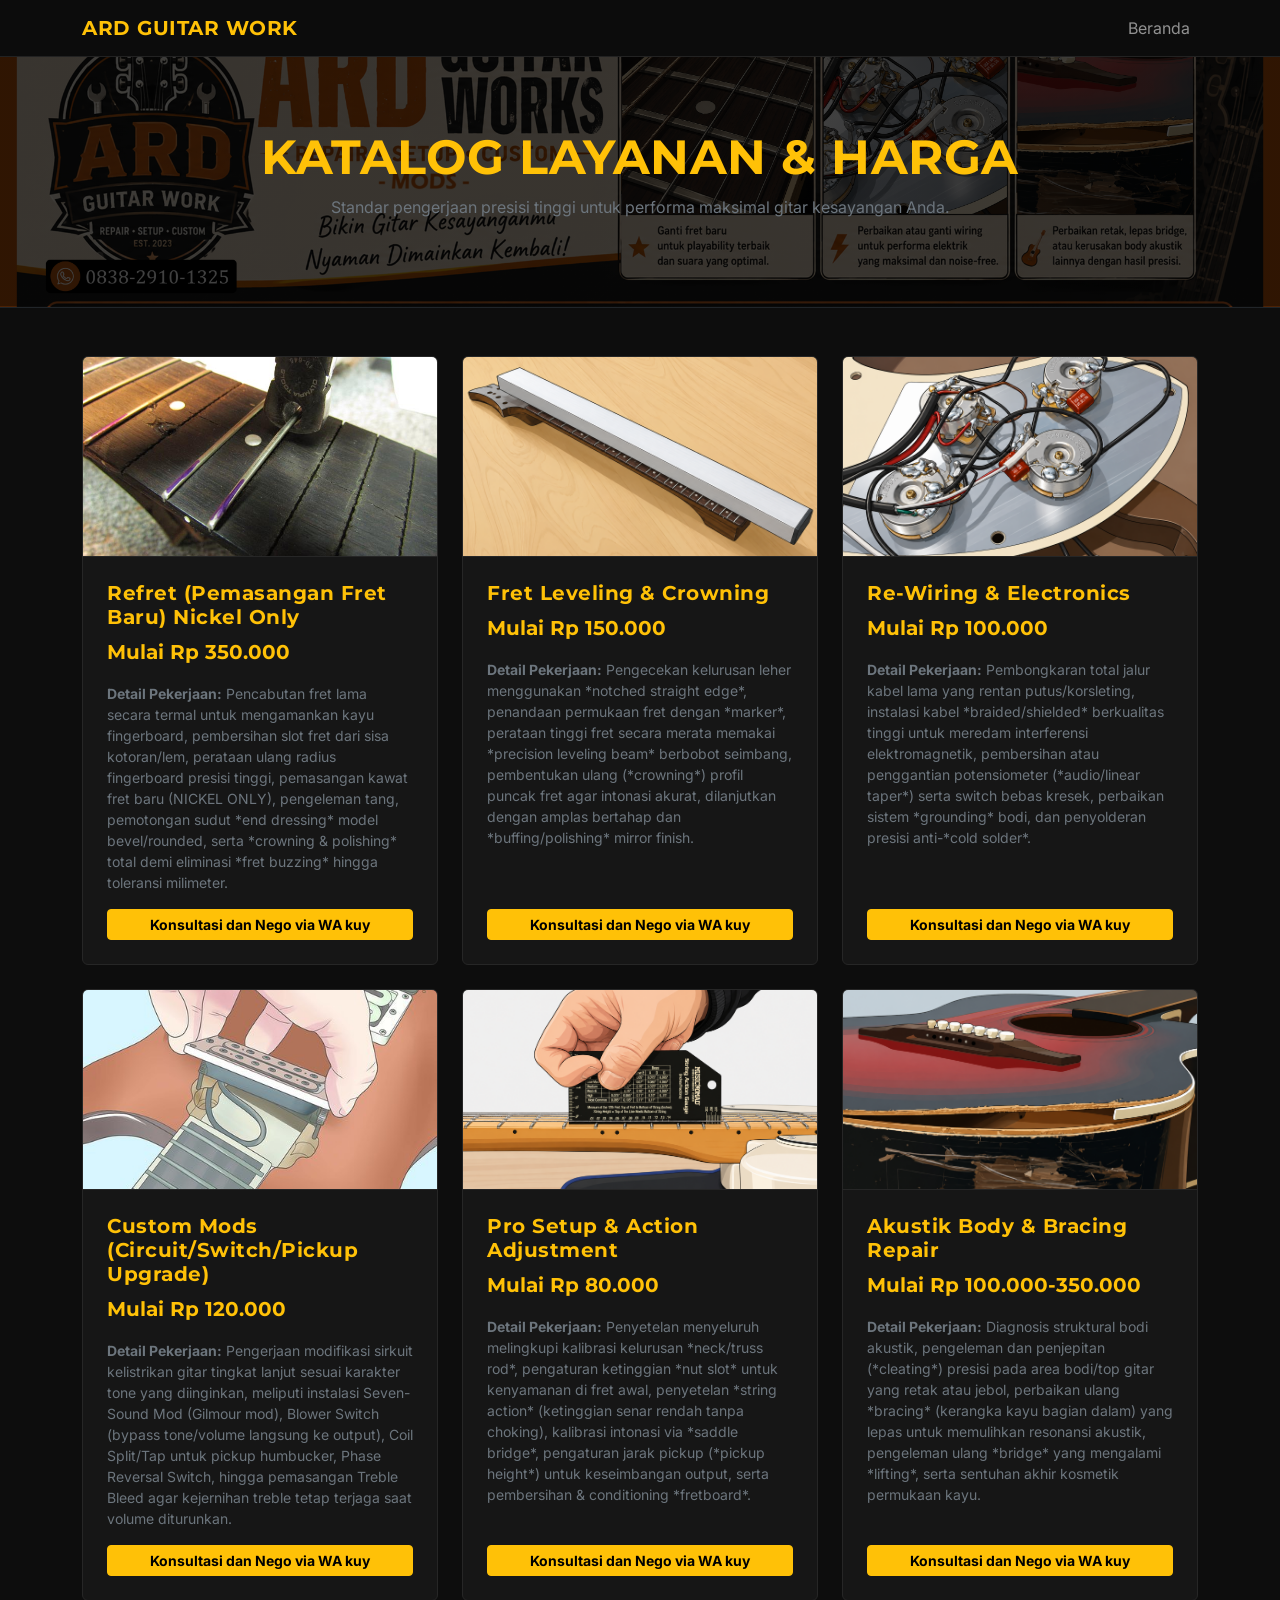
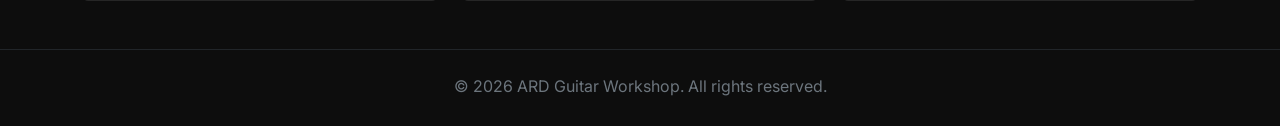
==== layanan.html @ 308d26ad "Add files via upload" ====
<!DOCTYPE html>
<html lang="id">
<head>
    <link rel="icon" type="image/png" href="ard guitar logo.png">
    <meta charset="UTF-8">
    <meta name="viewport" content="width=device-width, initial-scale=1.0">
    <title>Layanan & Produk | ARD Guitar Workshop</title>
    <!-- Bootstrap 5 CSS CDN -->
    <link href="https://cdn.jsdelivr.net/npm/bootstrap@5.3.3/dist/css/bootstrap.min.css" rel="stylesheet">
    <!-- Google Fonts -->
    <link href="https://fonts.googleapis.com/css2?family=Montserrat:wght@600;800&family=Inter:wght@300;400;600&display=swap" rel="stylesheet">
    <!-- Hubungkan ke CSS yang sama -->
    <link rel="stylesheet" href="style.css">
    <!-- Favicon -->
    <link rel="icon" type="image/png" href="nama-logo.png">
    <style>
        /* Styling tambahan khusus kartu layanan biar rapi pas ada gambar */
        .service-img {
            height: 200px;
            object-fit: cover;
            border-bottom: 1px solid #262626;
            background-color: #1a1a1a;
        }
        .price-tag {
            font-family: 'Montserrat', sans-serif;
            font-size: 1.25rem;
            color: #ffc107;
            font-weight: 700;
        }
    </style>
</head>
<body>

    <!-- Navbar -->
    <nav class="navbar navbar-expand-lg navbar-dark sticky-top">
        <div class="container">
            <a class="navbar-brand text-warning fw-bold" href="index.html">ARD GUITAR WORK</a>
            <button class="navbar-toggler" type="button" data-bs-toggle="collapse" data-bs-target="#navbarNav">
                <span class="navbar-toggler-icon"></span>
            </button>
            <div class="collapse navbar-collapse justify-content-end" id="navbarNav">
                <ul class="navbar-nav align-items-lg-center">
                    <li class="nav-item"><a class="nav-link" href="index.html">Beranda</a></li>
                    <!-- <li class="nav-item"><a class="nav-link active text-warning" href="layanan.html">Layanan & Produk</a></li>
                    <li class="nav-item">
                        <a class="nav-link text-warning px-lg-3" href="https://maps.google.com/?q=Lembang,+Bandung+Barat" target="_blank">
                            📍 Lembang, Bandung Barat
                        </a>
                    </li>
                </ul>
            </div>
        </div> -->
    </nav>

    <!-- Header Halaman Layanan -->
    <header class="py-5 text-center border-bottom border-dark" style="position: relative; background: linear-gradient(rgba(0, 0, 0, 0.75), rgba(0, 0, 0, 0.75)), url('banner\ ard\ jadi\ hitam.png') no-repeat center center; background-size: cover; background-position: center; background-repeat: no-repeat;">
    <div class="container py-4">
        <h1 class="display-5 text-warning fw-bold">KATALOG LAYANAN & HARGA</h1>
        <p class="text-secondary">Standar pengerjaan presisi tinggi untuk performa maksimal gitar kesayangan Anda.</p>
    </div>
</header>

    <!-- Daftar Layanan Detail -->
    <main class="container py-5">
        <div class="row g-4">
            
            <!-- 1. Refret -->
            <div class="col-md-6 col-lg-4">
                <div class="card card-custom h-100 text-white overflow-hidden">
                    <img src="refret.jpg" class="service-img" alt="Refret Gitar">
                    <div class="card-body d-flex flex-column justify-content-between p-4">
                        <div>
                            <h3 class="h5 text-warning fw-bold mb-2">Refret (Pemasangan Fret Baru) Nickel Only</h3>
                            <div class="price-tag mb-3">Mulai Rp 350.000</div>
                            <p class="text-secondary small mb-3"><strong>Detail Pekerjaan:</strong> Pencabutan fret lama secara termal untuk mengamankan kayu fingerboard, pembersihan slot fret dari sisa kotoran/lem, perataan ulang radius fingerboard presisi tinggi, pemasangan kawat fret baru (NICKEL ONLY), pengeleman tang, pemotongan sudut *end dressing* model bevel/rounded, serta *crowning & polishing* total demi eliminasi *fret buzzing* hingga toleransi milimeter.</p>
                        </div>
                        <a href="https://wa.me/6283829101325?text=Halo%20ARD%20Guitar%20Workshop,%20saya%20mau%20konsultasi%20dan%20nego%20untuk%20layanan%20Refret" target="_blank" class="btn btn-warning btn-sm w-100 fw-bold">Konsultasi dan Nego via WA kuy</a>
                    </div>
                </div>
            </div>

            <!-- 2. Fret Leveling -->
            <div class="col-md-6 col-lg-4">
                <div class="card card-custom h-100 text-white overflow-hidden">
                    <img src="fretlevel.png" class="service-img" alt="Fret Leveling">
                    <div class="card-body d-flex flex-column justify-content-between p-4">
                        <div>
                            <h3 class="h5 text-warning fw-bold mb-2">Fret Leveling & Crowning</h3>
                            <div class="price-tag mb-3">Mulai Rp 150.000</div>
                            <p class="text-secondary small mb-3"><strong>Detail Pekerjaan:</strong> Pengecekan kelurusan leher menggunakan *notched straight edge*, penandaan permukaan fret dengan *marker*, perataan tinggi fret secara merata memakai *precision leveling beam* berbobot seimbang, pembentukan ulang (*crowning*) profil puncak fret agar intonasi akurat, dilanjutkan dengan amplas bertahap dan *buffing/polishing* mirror finish.</p>
                        </div>
                        <a href="https://wa.me/6283829101325?text=Halo%20ARD%20Guitar%20Workshop,%20saya%20mau%20konsultasi%20dan%20nego%20untuk%20Fret%20Leveling" target="_blank" class="btn btn-warning btn-sm w-100 fw-bold">Konsultasi dan Nego via WA kuy</a>
                    </div>
                </div>
            </div>

            <!-- 3. Re-Wiring -->
            <div class="col-md-6 col-lg-4">
                <div class="card card-custom h-100 text-white overflow-hidden">
                    <img src="re wiring.png" class="service-img" alt="Re-Wiring Gitar">
                    <div class="card-body d-flex flex-column justify-content-between p-4">
                        <div>
                            <h3 class="h5 text-warning fw-bold mb-2">Re-Wiring & Electronics</h3>
                            <div class="price-tag mb-3">Mulai Rp 100.000</div>
                            <p class="text-secondary small mb-3"><strong>Detail Pekerjaan:</strong> Pembongkaran total jalur kabel lama yang rentan putus/korsleting, instalasi kabel *braided/shielded* berkualitas tinggi untuk meredam interferensi elektromagnetik, pembersihan atau penggantian potensiometer (*audio/linear taper*) serta switch bebas kresek, perbaikan sistem *grounding* bodi, dan penyolderan presisi anti-*cold solder*.</p>
                        </div>
                        <a href="https://wa.me/6283829101325?text=Halo%20ARD%20Guitar%20Workshop,%20saya%20mau%20konsultasi%20dan%20nego%20untuk%20Re-Wiring" target="_blank" class="btn btn-warning btn-sm w-100 fw-bold">Konsultasi dan Nego via WA kuy</a>
                    </div>
                </div>
            </div>

            <!-- 4. Custom Mods -->
            <div class="col-md-6 col-lg-4">
                <div class="card card-custom h-100 text-white overflow-hidden">
                    <img src="pickupmods.jpg" class="service-img" alt="Custom Mods">
                    <div class="card-body d-flex flex-column justify-content-between p-4">
                        <div>
                            <h3 class="h5 text-warning fw-bold mb-2">Custom Mods (Circuit/Switch/Pickup Upgrade)</h3>
                            <div class="price-tag mb-3">Mulai Rp 120.000</div>
                            <p class="text-secondary small mb-3"><strong>Detail Pekerjaan:</strong> Pengerjaan modifikasi sirkuit kelistrikan gitar tingkat lanjut sesuai karakter tone yang diinginkan, meliputi instalasi Seven-Sound Mod (Gilmour mod), Blower Switch (bypass tone/volume langsung ke output), Coil Split/Tap untuk pickup humbucker, Phase Reversal Switch, hingga pemasangan Treble Bleed agar kejernihan treble tetap terjaga saat volume diturunkan.</p>
                        </div>
                        <a href="https://wa.me/6283829101325?text=Halo%20ARD%20Guitar%20Workshop,%20saya%20mau%20konsultasi%20dan%20nego%20untuk%20Custom%20Mods" target="_blank" class="btn btn-warning btn-sm w-100 fw-bold">Konsultasi dan Nego via WA kuy</a>
                    </div>
                </div>
            </div>

            <!-- 5. Setup / Action Adjustment -->
            <div class="col-md-6 col-lg-4">
                <div class="card card-custom h-100 text-white overflow-hidden">
                    <img src="setup.png" class="service-img" alt="Guitar Setup">
                    <div class="card-body d-flex flex-column justify-content-between p-4">
                        <div>
                            <h3 class="h5 text-warning fw-bold mb-2">Pro Setup & Action Adjustment</h3>
                            <div class="price-tag mb-3">Mulai Rp 80.000</div>
                            <p class="text-secondary small mb-3"><strong>Detail Pekerjaan:</strong> Penyetelan menyeluruh melingkupi kalibrasi kelurusan *neck/truss rod*, pengaturan ketinggian *nut slot* untuk kenyamanan di fret awal, penyetelan *string action* (ketinggian senar rendah tanpa choking), kalibrasi intonasi via *saddle bridge*, pengaturan jarak pickup (*pickup height*) untuk keseimbangan output, serta pembersihan & conditioning *fretboard*.</p>
                        </div>
                        <a href="https://wa.me/6283829101325?text=Halo%20ARD%20Guitar%20Workshop,%20saya%20mau%20konsultasi%20dan%20nego%20untuk%20Pro%20Setup" target="_blank" class="btn btn-warning btn-sm w-100 fw-bold">Konsultasi dan Nego via WA kuy</a>
                    </div>
                </div>
            </div>

            <!-- 6. Akustik Body Repair -->
            <div class="col-md-6 col-lg-4">
                <div class="card card-custom h-100 text-white overflow-hidden">
                    <img src="akustik.png" class="service-img" alt="Akustik Body Repair">
                    <div class="card-body d-flex flex-column justify-content-between p-4">
                        <div>
                            <h3 class="h5 text-warning fw-bold mb-2">Akustik Body & Bracing Repair</h3>
                            <div class="price-tag mb-3">Mulai Rp 100.000-350.000</div>
                            <p class="text-secondary small mb-3"><strong>Detail Pekerjaan:</strong> Diagnosis struktural bodi akustik, pengeleman dan penjepitan (*cleating*) presisi pada area bodi/top gitar yang retak atau jebol, perbaikan ulang *bracing* (kerangka kayu bagian dalam) yang lepas untuk memulihkan resonansi akustik, pengeleman ulang *bridge* yang mengalami *lifting*, serta sentuhan akhir kosmetik permukaan kayu.</p>
                        </div>
                        <a href="https://wa.me/6283829101325?text=Halo%20ARD%20Guitar%20Workshop,%20saya%20mau%20konsultasi%20dan%20nego%20untuk%20Repair%20Bodi%20Akustik" target="_blank" class="btn btn-warning btn-sm w-100 fw-bold">Konsultasi dan Nego via WA kuy</a>
                    </div>
                </div>
            </div>

        </div>
    </main>

    <!-- Footer -->
    <footer class="text-center py-4 border-top border-dark text-secondary">
        <div class="container">
            <p class="mb-1">&copy; 2026 ARD Guitar Workshop. All rights reserved.</p>
        </div>
    </footer>

    <!-- Bootstrap 5 JS Bundle CDN -->
    <script src="https://cdn.jsdelivr.net/npm/bootstrap@5.3.3/dist/js/bootstrap.bundle.min.js"></script>
</body>
</html>
---- style.css ----
body {
    background-color: #0d0d0d;
    color: #f8f9fa;
    font-family: 'Inter', sans-serif;
}

/* Judul, logo, dan heading menggunakan Montserrat */
h1, h2, h3, .navbar-brand {
    font-family: 'Montserrat', sans-serif;
    font-weight: 800;
    letter-spacing: 0.5px;
}

.navbar {
    background-color: rgba(13, 13, 13, 0.95);
    border-bottom: 1px solid #222;
}

/* Hero section menggunakan foto lokal lu: IMG_9436.png */
.hero-section {
    position: relative;
    padding: 120px 0;
    background: linear-gradient(rgba(0, 0, 0, 0.75), rgba(0, 0, 0, 0.75)), url('banner\ ard\ jadi\ hitam.png') no-repeat center center;
    background-size: cover;
    background-position: center;
    background-repeat: no-repeat;
    color: #fff;
    text-align: center;
}

.hero-subtitle {
    color: #ffeb3b;
}

.hero-section h1 {
    color: #ffc107;
    font-weight: 700;
}

.card-custom {
    background-color: #161616;
    border: 1px solid #262626;
    transition: transform 0.3s ease, border-color 0.3s ease;
}

.card-custom:hover {
    transform: translateY(-5px);
    border-color: #ffc107;
}

.btn-warning {
    background-color: #ffc107;
    font-weight: 600;
}

.btn-warning:hover {
    background-color: #e0a800;
}

/* Cookie Banner Styling */
#cookie-banner {
    position: fixed;
    bottom: 0;
    left: 0;
    width: 100%;
    background-color: #1a1a1a;
    border-top: 1px solid #333;
    z-index: 9999;
    display: none;
}

/* efek card  */
/* State awal sebelum card keliatan di layar (sembunyi & agak turun) */
.card-scroll-effect {
    opacity: 0;
    transform: translateY(40px) scale(0.95);
    transition: opacity 0.8s ease-out, transform 0.8s cubic-bezier(0.16, 1, 0.3, 1);
}

/* State pas card masuk ke layar (muncul & nge-zoom normal) */
.card-scroll-effect.show {
    opacity: 1;
    transform: translateY(0) scale(1);
}

/* iklan palsu  */
/* Latar belakang gelap transparan (backdrop) */
.fake-ad-overlay {
    position: fixed;
    top: 0;
    left: 0;
    width: 100%;
    height: 100%;
    background-color: rgba(0, 0, 0, 0.75);
    display: flex;
    justify-content: center;
    align-items: center;
    z-index: 9999;
    animation: fadeInAd 0.3s ease-out;
}

/* Kotak iklannya */
.fake-ad-box {
    background: #1a1a1a;
    border: 2px solid #ffc107;
    border-radius: 12px;
    padding: 25px;
    width: 90%;
    max-width: 400px;
    text-align: center;
    color: #ffffff;
    position: relative;
    box-shadow: 0 10px 25px rgba(0,0,0,0.5);
    animation: popUpAd 0.4s cubic-bezier(0.175, 0.885, 0.32, 1.275);
}

/* Tombol close (silang) ala iklan */
.fake-ad-close {
    position: absolute;
    top: 10px;
    right: 15px;
    background: transparent;
    border: none;
    color: #888;
    font-size: 22px;
    font-weight: bold;
    cursor: pointer;
}
.fake-ad-close:hover {
    color: #ffc107;
}

@keyframes fadeInAd {
    from { opacity: 0; }
    to { opacity: 1; }
}
@keyframes popUpAd {
    from { transform: scale(0.7); opacity: 0; }
    to { transform: scale(1); opacity: 1; }
}
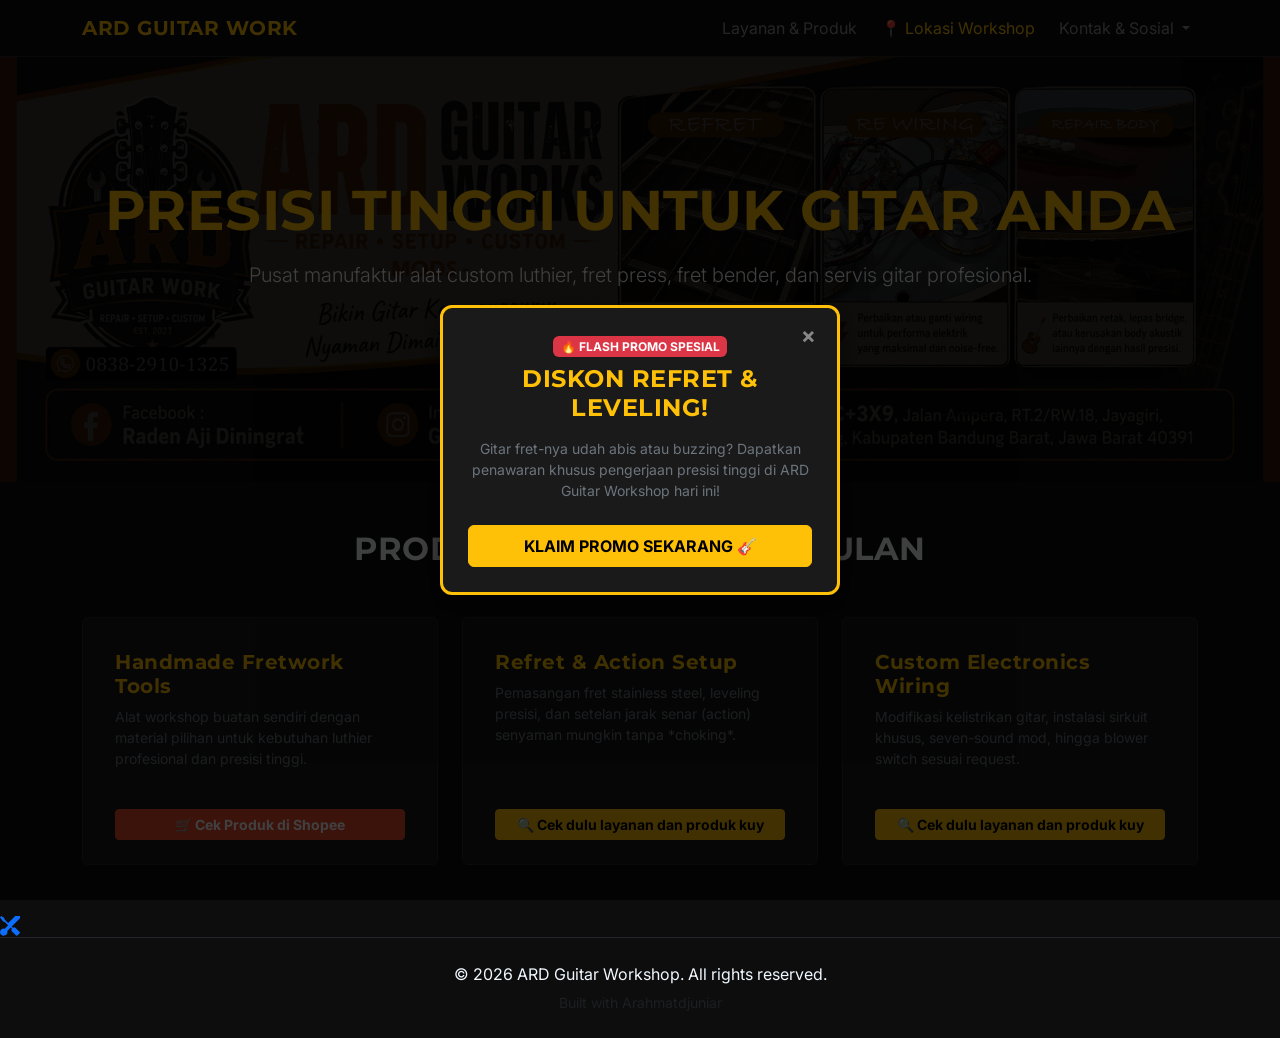
==== commit 28f0f48d: "Update layanan.html" ====
--- a/layanan.html
+++ b/layanan.html
@@ -4,28 +4,43 @@
     <link rel="icon" type="image/png" href="ard guitar logo.png">
     <meta charset="UTF-8">
     <meta name="viewport" content="width=device-width, initial-scale=1.0">
-    <title>Layanan & Produk | ARD Guitar Workshop</title>
+    <title>ARD Guitar Workshop | Custom Tools & Gear</title>
     <!-- Bootstrap 5 CSS CDN -->
     <link href="https://cdn.jsdelivr.net/npm/bootstrap@5.3.3/dist/css/bootstrap.min.css" rel="stylesheet">
     <!-- Google Fonts -->
     <link href="https://fonts.googleapis.com/css2?family=Montserrat:wght@600;800&family=Inter:wght@300;400;600&display=swap" rel="stylesheet">
-    <!-- Hubungkan ke CSS yang sama -->
+    <!-- Hubungkan ke CSS Terpisah -->
     <link rel="stylesheet" href="style.css">
-    <!-- Favicon -->
-    <link rel="icon" type="image/png" href="nama-logo.png">
     <style>
-        /* Styling tambahan khusus kartu layanan biar rapi pas ada gambar */
-        .service-img {
-            height: 200px;
-            object-fit: cover;
-            border-bottom: 1px solid #262626;
-            background-color: #1a1a1a;
-        }
-        .price-tag {
-            font-family: 'Montserrat', sans-serif;
-            font-size: 1.25rem;
-            color: #ffc107;
-            font-weight: 700;
+        /* Efek hover untuk card produk */
+        .card-custom {
+            transition: transform 0.2s ease, border-color 0.2s ease;
+        }
+        .card-custom:hover {
+            transform: translateY(-5px);
+            border-color: #ffc107 !important;
+        }
+        /* Tombol khas warna oranye Shopee dengan teks putih */
+        .btn-shopee {
+            background-color: #EE4D2D;
+            border-color: #EE4D2D;
+            color: #ffffff;
+        }
+        .btn-shopee:hover {
+            background-color: #d73211;
+            border-color: #d73211;
+            color: #ffffff;
+        }
+
+        /* CSS Animasi Scroll untuk HP (Fade in, Zoom in & Menyembul) */
+        .card-scroll-effect {
+            opacity: 0;
+            transform: translateY(40px) scale(0.95);
+            transition: opacity 0.8s ease-out, transform 0.8s cubic-bezier(0.16, 1, 0.3, 1);
+        }
+        .card-scroll-effect.show {
+            opacity: 1;
+            transform: translateY(0) scale(1);
         }
     </style>
 </head>
@@ -34,138 +49,196 @@
     <!-- Navbar -->
     <nav class="navbar navbar-expand-lg navbar-dark sticky-top">
         <div class="container">
-            <a class="navbar-brand text-warning fw-bold" href="index.html">ARD GUITAR WORK</a>
+            <a class="navbar-brand text-warning fw-bold" href="#">ARD GUITAR WORK</a>
             <button class="navbar-toggler" type="button" data-bs-toggle="collapse" data-bs-target="#navbarNav">
                 <span class="navbar-toggler-icon"></span>
             </button>
             <div class="collapse navbar-collapse justify-content-end" id="navbarNav">
                 <ul class="navbar-nav align-items-lg-center">
-                    <li class="nav-item"><a class="nav-link" href="index.html">Beranda</a></li>
-                    <!-- <li class="nav-item"><a class="nav-link active text-warning" href="layanan.html">Layanan & Produk</a></li>
+                    <li class="nav-item"><a class="nav-link" href="layanan.html">Layanan & Produk</a></li>
+                    
+                    <!-- Link Lokasi ke Google Maps -->
                     <li class="nav-item">
-                        <a class="nav-link text-warning px-lg-3" href="https://maps.google.com/?q=Lembang,+Bandung+Barat" target="_blank">
-                            📍 Lembang, Bandung Barat
+                        <a class="nav-link text-warning px-lg-3" href="https://maps.app.goo.gl/imuX1CewL4fPohY89" target="_blank">
+                            📍 Lokasi Workshop
                         </a>
                     </li>
+
+                    <!-- Dropdown Menu Kontak (Instagram & WhatsApp) -->
+                    <li class="nav-item dropdown">
+                        <a class="nav-link dropdown-toggle" href="#" id="navbarDropdown" role="button" data-bs-toggle="dropdown" aria-expanded="false">
+                            Kontak & Sosial
+                        </a>
+                        <ul class="dropdown-menu dropdown-menu-dark" aria-labelledby="navbarDropdown">
+                            <li><a class="dropdown-item" href="https://wa.me/6283829101325" target="_blank">💬 WhatsApp</a></li>
+                            <li><a class="dropdown-item" href="https://www.instagram.com/ardguitarwok/" target="_blank">📸 Instagram</a></li>
+                        </ul>
+                    </li>
                 </ul>
             </div>
-        </div> -->
+        </div>
     </nav>
 
-    <!-- Header Halaman Layanan -->
-    <header class="py-5 text-center border-bottom border-dark" style="position: relative; background: linear-gradient(rgba(0, 0, 0, 0.75), rgba(0, 0, 0, 0.75)), url('banner\ ard\ jadi\ hitam.png') no-repeat center center; background-size: cover; background-position: center; background-repeat: no-repeat;">
-    <div class="container py-4">
-        <h1 class="display-5 text-warning fw-bold">KATALOG LAYANAN & HARGA</h1>
-        <p class="text-secondary">Standar pengerjaan presisi tinggi untuk performa maksimal gitar kesayangan Anda.</p>
-    </div>
-</header>
-
-    <!-- Daftar Layanan Detail -->
-    <main class="container py-5">
+   <!-- Hero Section -->
+    <header class="hero-section text-center">
+        <div class="container">
+            <h1 class="display-4 fw-bold mb-3 text-warning">PRESISI TINGGI UNTUK GITAR ANDA</h1>
+            <p class="lead text-light mb-4">Pusat manufaktur alat custom luthier, fret press, fret bender, dan servis gitar profesional.</p>
+            <a href="https://wa.me/6283829101325" target="_blank" class="btn btn-warning btn-lg px-4 fw-bold">Pesan / Konsultasi via WhatsApp</a>
+        </div>
+    </header>
+
+    <!-- Services / Products Section -->
+    <section id="services" class="container py-5">
+        <h2 class="text-center mb-5 text-light fw-bold">PRODUK & LAYANAN UNGGULAN</h2>
         <div class="row g-4">
             
-            <!-- 1. Refret -->
-            <div class="col-md-6 col-lg-4">
-                <div class="card card-custom h-100 text-white overflow-hidden">
-                    <img src="refret.jpg" class="service-img" alt="Refret Gitar">
-                    <div class="card-body d-flex flex-column justify-content-between p-4">
-                        <div>
-                            <h3 class="h5 text-warning fw-bold mb-2">Refret (Pemasangan Fret Baru) Nickel Only</h3>
-                            <div class="price-tag mb-3">Mulai Rp 350.000</div>
-                            <p class="text-secondary small mb-3"><strong>Detail Pekerjaan:</strong> Pencabutan fret lama secara termal untuk mengamankan kayu fingerboard, pembersihan slot fret dari sisa kotoran/lem, perataan ulang radius fingerboard presisi tinggi, pemasangan kawat fret baru (NICKEL ONLY), pengeleman tang, pemotongan sudut *end dressing* model bevel/rounded, serta *crowning & polishing* total demi eliminasi *fret buzzing* hingga toleransi milimeter.</p>
-                        </div>
-                        <a href="https://wa.me/6283829101325?text=Halo%20ARD%20Guitar%20Workshop,%20saya%20mau%20konsultasi%20dan%20nego%20untuk%20layanan%20Refret" target="_blank" class="btn btn-warning btn-sm w-100 fw-bold">Konsultasi dan Nego via WA kuy</a>
+            <!-- 1. Custom Fret Press & Bender (Terkoneksi ke Shopee) + Efek Scroll -->
+            <div class="col-md-4">
+                <div class="card card-custom card-scroll-effect h-100 p-3 text-white d-flex flex-column justify-content-between">
+                    <div class="card-body">
+                        <h3 class="h5 text-warning fw-bold mb-2">Handmade Fretwork Tools</h3>
+                        <p class="text-secondary small mb-4">Alat workshop buatan sendiri dengan material pilihan untuk kebutuhan luthier profesional dan presisi tinggi.</p>
+                    </div>
+                    <div class="px-3 pb-2">
+                        <a href="https://shopee.co.id/radius-sanding-block-gitar-2-sisi-i.624025436.56715695150?extraParams=%7B%22display_model_id%22%3A391340971867%2C%22model_selection_logic%22%3A3%7D" target="_blank" class="btn btn-shopee btn-sm w-100 fw-bold">🛒 Cek Produk di Shopee</a>
                     </div>
                 </div>
             </div>
 
-            <!-- 2. Fret Leveling -->
-            <div class="col-md-6 col-lg-4">
-                <div class="card card-custom h-100 text-white overflow-hidden">
-                    <img src="fretlevel.png" class="service-img" alt="Fret Leveling">
-                    <div class="card-body d-flex flex-column justify-content-between p-4">
-                        <div>
-                            <h3 class="h5 text-warning fw-bold mb-2">Fret Leveling & Crowning</h3>
-                            <div class="price-tag mb-3">Mulai Rp 150.000</div>
-                            <p class="text-secondary small mb-3"><strong>Detail Pekerjaan:</strong> Pengecekan kelurusan leher menggunakan *notched straight edge*, penandaan permukaan fret dengan *marker*, perataan tinggi fret secara merata memakai *precision leveling beam* berbobot seimbang, pembentukan ulang (*crowning*) profil puncak fret agar intonasi akurat, dilanjutkan dengan amplas bertahap dan *buffing/polishing* mirror finish.</p>
-                        </div>
-                        <a href="https://wa.me/6283829101325?text=Halo%20ARD%20Guitar%20Workshop,%20saya%20mau%20konsultasi%20dan%20nego%20untuk%20Fret%20Leveling" target="_blank" class="btn btn-warning btn-sm w-100 fw-bold">Konsultasi dan Nego via WA kuy</a>
+            <!-- 2. Refret & Action Setup (Terkoneksi ke layanan.html) + Efek Scroll -->
+            <div class="col-md-4">
+                <div class="card card-custom card-scroll-effect h-100 p-3 text-white d-flex flex-column justify-content-between">
+                    <div class="card-body">
+                        <h3 class="h5 text-warning fw-bold mb-2">Refret & Action Setup</h3>
+                        <p class="text-secondary small mb-4">Pemasangan fret stainless steel, leveling presisi, dan setelan jarak senar (action) senyaman mungkin tanpa *choking*.</p>
+                    </div>
+                    <div class="px-3 pb-2">
+                        <a href="layanan.html" class="btn btn-warning btn-sm w-100 fw-bold">🔍 Cek dulu layanan dan produk kuy</a>
                     </div>
                 </div>
             </div>
 
-            <!-- 3. Re-Wiring -->
-            <div class="col-md-6 col-lg-4">
-                <div class="card card-custom h-100 text-white overflow-hidden">
-                    <img src="re wiring.png" class="service-img" alt="Re-Wiring Gitar">
-                    <div class="card-body d-flex flex-column justify-content-between p-4">
-                        <div>
-                            <h3 class="h5 text-warning fw-bold mb-2">Re-Wiring & Electronics</h3>
-                            <div class="price-tag mb-3">Mulai Rp 100.000</div>
-                            <p class="text-secondary small mb-3"><strong>Detail Pekerjaan:</strong> Pembongkaran total jalur kabel lama yang rentan putus/korsleting, instalasi kabel *braided/shielded* berkualitas tinggi untuk meredam interferensi elektromagnetik, pembersihan atau penggantian potensiometer (*audio/linear taper*) serta switch bebas kresek, perbaikan sistem *grounding* bodi, dan penyolderan presisi anti-*cold solder*.</p>
-                        </div>
-                        <a href="https://wa.me/6283829101325?text=Halo%20ARD%20Guitar%20Workshop,%20saya%20mau%20konsultasi%20dan%20nego%20untuk%20Re-Wiring" target="_blank" class="btn btn-warning btn-sm w-100 fw-bold">Konsultasi dan Nego via WA kuy</a>
+            <!-- 3. Custom Electronics Wiring (Terkoneksi ke layanan.html) + Efek Scroll -->
+            <div class="col-md-4">
+                <div class="card card-custom card-scroll-effect h-100 p-3 text-white d-flex flex-column justify-content-between">
+                    <div class="card-body">
+                        <h3 class="h5 text-warning fw-bold mb-2">Custom Electronics Wiring</h3>
+                        <p class="text-secondary small mb-4">Modifikasi kelistrikan gitar, instalasi sirkuit khusus, seven-sound mod, hingga blower switch sesuai request.</p>
+                    </div>
+                    <div class="px-3 pb-2">
+                        <a href="layanan.html" class="btn btn-warning btn-sm w-100 fw-bold">🔍 Cek dulu layanan dan produk kuy</a>
                     </div>
                 </div>
             </div>
 
-            <!-- 4. Custom Mods -->
-            <div class="col-md-6 col-lg-4">
-                <div class="card card-custom h-100 text-white overflow-hidden">
-                    <img src="pickupmods.jpg" class="service-img" alt="Custom Mods">
-                    <div class="card-body d-flex flex-column justify-content-between p-4">
-                        <div>
-                            <h3 class="h5 text-warning fw-bold mb-2">Custom Mods (Circuit/Switch/Pickup Upgrade)</h3>
-                            <div class="price-tag mb-3">Mulai Rp 120.000</div>
-                            <p class="text-secondary small mb-3"><strong>Detail Pekerjaan:</strong> Pengerjaan modifikasi sirkuit kelistrikan gitar tingkat lanjut sesuai karakter tone yang diinginkan, meliputi instalasi Seven-Sound Mod (Gilmour mod), Blower Switch (bypass tone/volume langsung ke output), Coil Split/Tap untuk pickup humbucker, Phase Reversal Switch, hingga pemasangan Treble Bleed agar kejernihan treble tetap terjaga saat volume diturunkan.</p>
-                        </div>
-                        <a href="https://wa.me/6283829101325?text=Halo%20ARD%20Guitar%20Workshop,%20saya%20mau%20konsultasi%20dan%20nego%20untuk%20Custom%20Mods" target="_blank" class="btn btn-warning btn-sm w-100 fw-bold">Konsultasi dan Nego via WA kuy</a>
-                    </div>
-                </div>
-            </div>
-
-            <!-- 5. Setup / Action Adjustment -->
-            <div class="col-md-6 col-lg-4">
-                <div class="card card-custom h-100 text-white overflow-hidden">
-                    <img src="setup.png" class="service-img" alt="Guitar Setup">
-                    <div class="card-body d-flex flex-column justify-content-between p-4">
-                        <div>
-                            <h3 class="h5 text-warning fw-bold mb-2">Pro Setup & Action Adjustment</h3>
-                            <div class="price-tag mb-3">Mulai Rp 80.000</div>
-                            <p class="text-secondary small mb-3"><strong>Detail Pekerjaan:</strong> Penyetelan menyeluruh melingkupi kalibrasi kelurusan *neck/truss rod*, pengaturan ketinggian *nut slot* untuk kenyamanan di fret awal, penyetelan *string action* (ketinggian senar rendah tanpa choking), kalibrasi intonasi via *saddle bridge*, pengaturan jarak pickup (*pickup height*) untuk keseimbangan output, serta pembersihan & conditioning *fretboard*.</p>
-                        </div>
-                        <a href="https://wa.me/6283829101325?text=Halo%20ARD%20Guitar%20Workshop,%20saya%20mau%20konsultasi%20dan%20nego%20untuk%20Pro%20Setup" target="_blank" class="btn btn-warning btn-sm w-100 fw-bold">Konsultasi dan Nego via WA kuy</a>
-                    </div>
-                </div>
-            </div>
-
-            <!-- 6. Akustik Body Repair -->
-            <div class="col-md-6 col-lg-4">
-                <div class="card card-custom h-100 text-white overflow-hidden">
-                    <img src="akustik.png" class="service-img" alt="Akustik Body Repair">
-                    <div class="card-body d-flex flex-column justify-content-between p-4">
-                        <div>
-                            <h3 class="h5 text-warning fw-bold mb-2">Akustik Body & Bracing Repair</h3>
-                            <div class="price-tag mb-3">Mulai Rp 100.000-350.000</div>
-                            <p class="text-secondary small mb-3"><strong>Detail Pekerjaan:</strong> Diagnosis struktural bodi akustik, pengeleman dan penjepitan (*cleating*) presisi pada area bodi/top gitar yang retak atau jebol, perbaikan ulang *bracing* (kerangka kayu bagian dalam) yang lepas untuk memulihkan resonansi akustik, pengeleman ulang *bridge* yang mengalami *lifting*, serta sentuhan akhir kosmetik permukaan kayu.</p>
-                        </div>
-                        <a href="https://wa.me/6283829101325?text=Halo%20ARD%20Guitar%20Workshop,%20saya%20mau%20konsultasi%20dan%20nego%20untuk%20Repair%20Bodi%20Akustik" target="_blank" class="btn btn-warning btn-sm w-100 fw-bold">Konsultasi dan Nego via WA kuy</a>
-                    </div>
-                </div>
-            </div>
-
-        </div>
-    </main>
+        </div>
+    </section>
+
+    <!-- Tombol Kecil Rahasia di Pojok Kanan Bawah (Menuju Tutorial DIY) -->
+    <a href="tuton.html" class="diy-easter-egg" title="Dompet tipis? Coba klik sini, Kak!">
+        <!-- Ikon Tool / Suku Cadang Simpel -->
+        <svg xmlns="http://www.w3.org/2000/svg" width="20" height="20" fill="currentColor" class="bi bi-tools" viewBox="0 0 16 16">
+            <path d="M1 0 0 1l2.2 3.081a1 1 0 0 0 .815.419h.07a1 1 0 0 1 .708.293l2.675 2.675-2.617 2.654A3.003 3.003 0 0 0 0 13a3 3 0 1 0 5.878-1.085l2.654-2.617.968.968-.305.914a1 1 0 0 0 .242 1.023l3.256 3.256a1 1 0 0 0 1.414 0l1.414-1.414a1 1 0 0 0 0-1.414l-3.256-3.256a1 1 0 0 0-1.023-.242l-.914.305-.968-.968 7.25-7.25a1 1 0 0 0 0-1.414l-1.414-1.414a1 1 0 0 0-1.414 0l-7.25 7.25-2.675-2.675a1 1 0 0 1-.293-.708v-.07a1 1 0 0 0-.419-.814zm9.64 10.385L13.5 13.245l1.05-1.05L11.69 9.335l-1.05 1.05z"/>
+        </svg>
+    </a>
+
+    <!-- iklan palsu -->
+     <!-- Elemen Pop-up Iklan Palsu -->
+<div id="fakeAdModal" class="fake-ad-overlay" style="display: none;">
+    <div class="fake-ad-box">
+        <button class="fake-ad-close" onclick="tutupIklanPalsu()">&times;</button>
+        <span class="badge bg-danger mb-2">🔥 FLASH PROMO SPESIAL</span>
+        <h3 class="h4 text-warning fw-bold mb-3">DISKON REFRET & LEVELING!</h3>
+        <p class="text-secondary small mb-4">Gitar fret-nya udah abis atau buzzing? Dapatkan penawaran khusus pengerjaan presisi tinggi di ARD Guitar Workshop hari ini!</p>
+        <a href="promo-habis.html" target="_blank" class="btn btn-warning w-100 fw-bold py-2">KLAIM PROMO SEKARANG 🎸</a>
+    </div>
+</div>
+     <!-- iklan palsu -->
+
+     <!-- panah -->
 
     <!-- Footer -->
-    <footer class="text-center py-4 border-top border-dark text-secondary">
+    <footer id="contact" class="text-center py-4 border-top border-dark text-muted">
         <div class="container">
-            <p class="mb-1">&copy; 2026 ARD Guitar Workshop. All rights reserved.</p>
+            <p class="mb-1" style="color: aliceblue;">&copy; 2026 ARD Guitar Workshop. All rights reserved.</p>
+            <small>Built with Arahmatdjuniar</small>
         </div>
     </footer>
+
+    <!-- Cookie Consent Banner -->
+    <div id="cookie-banner" class="p-3 text-light">
+        <div class="container d-flex flex-column flex-md-row justify-content-between align-items-center">
+            <p class="mb-2 mb-md-0 small text-muted">Website ini menggunakan cookies untuk memastikan pengalaman terbaik di workshop kami. <a href="#" class="text-warning text-decoration-none">Pelajari lebih lanjut</a></p>
+            <button id="accept-cookie" class="btn btn-warning btn-sm px-4 fw-bold">Accept All</button>
+        </div>
+    </div>
 
     <!-- Bootstrap 5 JS Bundle CDN -->
     <script src="https://cdn.jsdelivr.net/npm/bootstrap@5.3.3/dist/js/bootstrap.bundle.min.js"></script>
+    
+    <!-- Script untuk Animasi Scroll Card HP -->
+    <script>
+        document.addEventListener("DOMContentLoaded", function() {
+            const observerOptions = {
+                root: null,
+                rootMargin: '0px',
+                threshold: 0.15
+            };
+
+            const observer = new IntersectionObserver((entries, observer) => {
+                entries.forEach(entry => {
+                    if (entry.isIntersecting) {
+                        entry.target.classList.add('show');
+                        observer.unobserve(entry.target);
+                    }
+                });
+            }, observerOptions);
+
+            document.querySelectorAll('.card-scroll-effect').forEach(card => {
+                observer.observe(card);
+            });
+        });
+    </script>
+
+    <!-- Hubungkan ke JS Terpisah -->
+    <script src="script.js"></script>
+
+    <!-- alert -->
+     <script>
+    // Flag buat ngecek biar alertnya gak muncul terus-menerus tiap klik halaman
+    let alertSudahMuncul = false;
+
+    // Deteksi pas kursor mouse gerak ke arah atas (mau nge-close tab atau pindah halaman)
+    document.addEventListener("mouseleave", function(e) {
+        // Kalau kursor naik ke atas (menuju tombol close browser) dan belum pernah muncul
+        if (e.clientY <= 0 && !alertSudahMuncul) {
+            alertSudahMuncul = true;
+            
+            // Munculkan pop-up konfirmasi
+            let tanyaKonsul = confirm("Yuk coba konsultasi dulu kuy, siapa tahu cocok nih 🎸");
+            
+            // Kalau user klik tombol "OK", langsung lempar ke WhatsApp lu!
+            if (tanyaKonsul) {
+                window.location.href = "https://wa.me/6283829101325?text=Halo%20Kak,%20saya%20mau%20konsultasi%20servis/alat%20gitar%20nih.";
+            }
+        }
+    });
+</script>
+
+<!-- iklan palsu js -->
+ <script>
+    // Munculin iklan palsu otomatis setelah 1.5 detik pas halaman dibuka
+    window.addEventListener("DOMContentLoaded", function() {
+        setTimeout(function() {
+            document.getElementById("fakeAdModal").style.display = "flex";
+        }, 1500); // Jeda 1.5 detik biar gak kaget banget pas baru load
+    });
+
+    // Fungsi buat nutup iklan pas tombol silang (X) diklik
+    function tutupIklanPalsu() {
+        document.getElementById("fakeAdModal").style.display = "none";
+    }
+</script>
 </body>
 </html>
-
--- a/style.css
+++ b/style.css
@@ -16,7 +16,7 @@
     border-bottom: 1px solid #222;
 }
 
-/* Hero section menggunakan foto lokal lu: IMG_9436.png */
+/* Hero section menggunakan foto lokal lu */
 .hero-section {
     position: relative;
     padding: 120px 0;
@@ -99,10 +99,10 @@
     animation: fadeInAd 0.3s ease-out;
 }
 
-/* Kotak iklannya */
+/* Kotak iklannya + Efek Kelap-Kelip Ugal-Ugalan */
 .fake-ad-box {
     background: #1a1a1a;
-    border: 2px solid #ffc107;
+    border: 3px solid #ffc107;
     border-radius: 12px;
     padding: 25px;
     width: 90%;
@@ -111,7 +111,9 @@
     color: #ffffff;
     position: relative;
     box-shadow: 0 10px 25px rgba(0,0,0,0.5);
-    animation: popUpAd 0.4s cubic-bezier(0.175, 0.885, 0.32, 1.275);
+    
+    /* Kombinasi animasi pop-up awal + animasi kelap-kelip border terus-menerus */
+    animation: popUpAd 0.4s cubic-bezier(0.175, 0.885, 0.32, 1.275), border-blink 1.2s infinite;
 }
 
 /* Tombol close (silang) ala iklan */
@@ -134,7 +136,20 @@
     from { opacity: 0; }
     to { opacity: 1; }
 }
+
 @keyframes popUpAd {
     from { transform: scale(0.7); opacity: 0; }
     to { transform: scale(1); opacity: 1; }
-}+}
+
+/* --- ANIMASI KELAP-KELIP BORDER IKLAN --- */
+@keyframes border-blink {
+    0%, 100% {
+        border-color: #ffc107; /* Kuning emas */
+        box-shadow: 0 0 10px rgba(255, 193, 7, 0.4);
+    }
+    50% {
+        border-color: #ffffff; /* Putih terang menyilaukan */
+        box-shadow: 0 0 25px rgba(255, 255, 255, 0.8), 0 0 50px rgba(255, 0, 0, 0.6); /* Efek glow merah & putih */
+    }
+}
